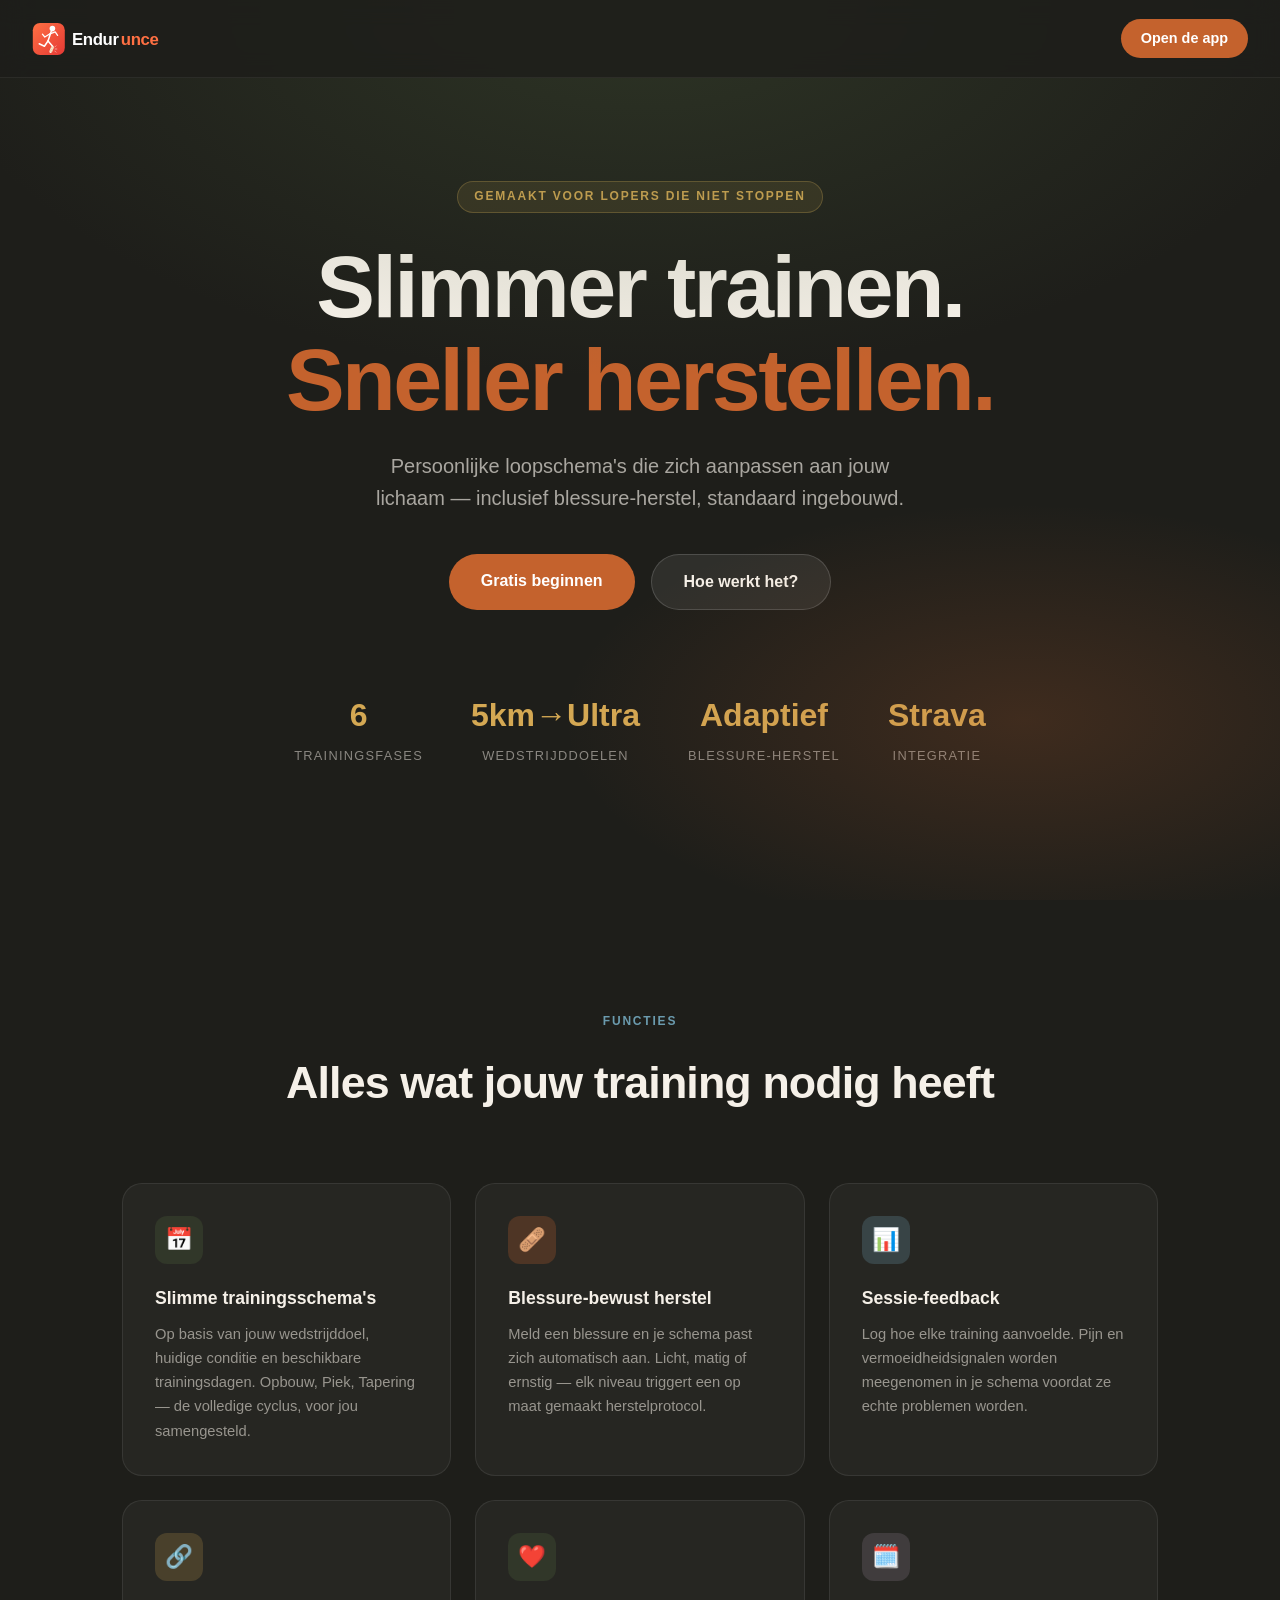
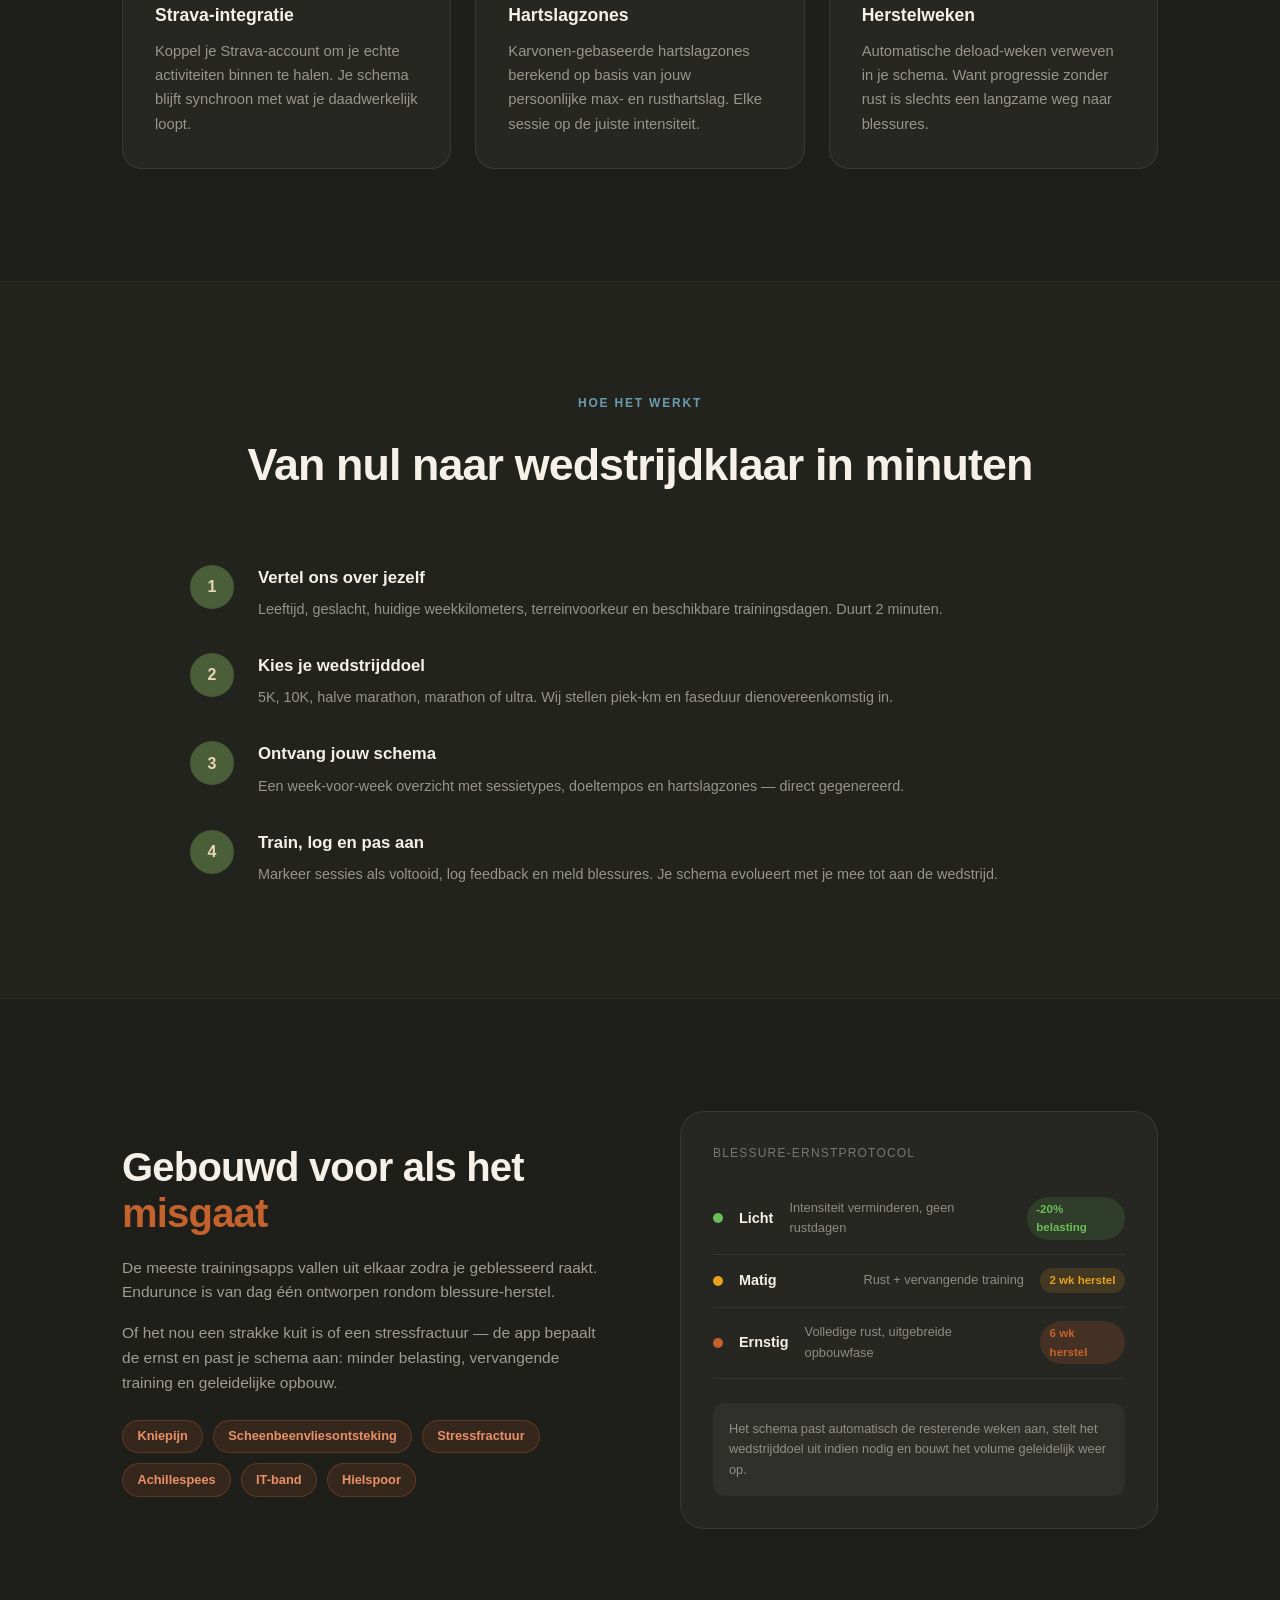
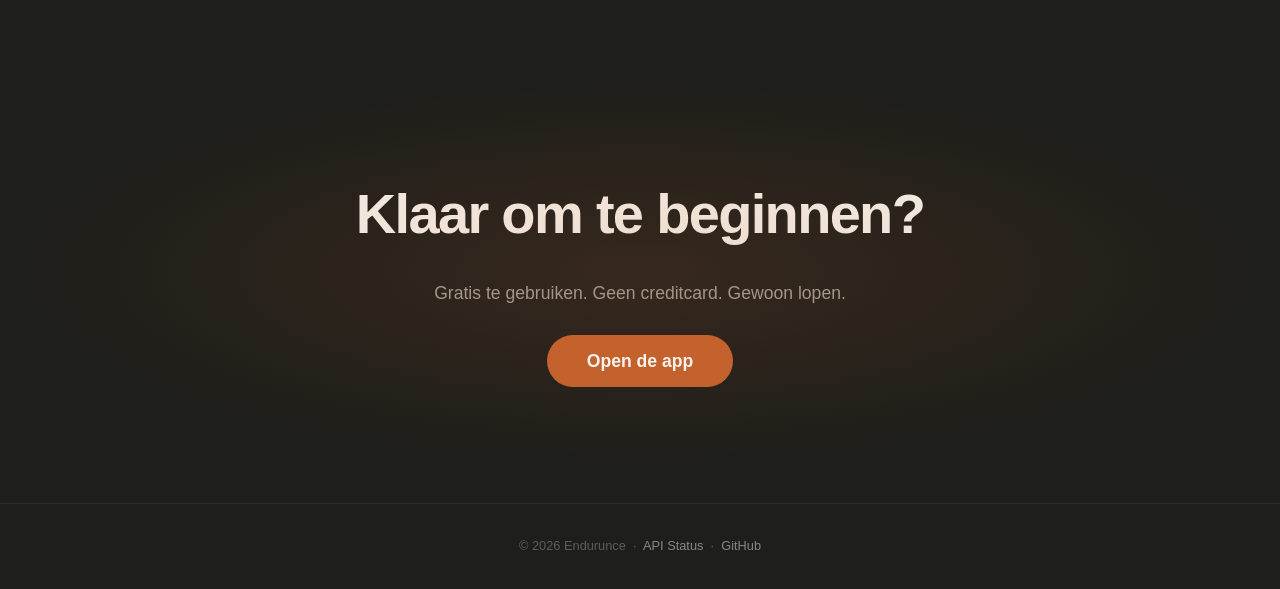
==== html/index.html @ d4dc847b "Add Endurunce landing page with brand logo - Dutch single-page promo site - Logo (SVG + PNG) in navi" ====
<!DOCTYPE html>
<html lang="nl">
<head>
  <meta charset="UTF-8" />
  <meta name="viewport" content="width=device-width, initial-scale=1.0" />
  <title>Endurunce — Slimmer trainen. Sneller herstellen.</title>
  <link rel="icon" type="image/png" href="favicon.png">
  <link rel="apple-touch-icon" href="favicon.png">
  <meta name="description" content="AI-gestuurde loopschema's die zich aanpassen aan jouw lichaam — inclusief blessure-herstel." />
  <style>
    *, *::before, *::after { box-sizing: border-box; margin: 0; padding: 0; }

    :root {
      --moss:    #4A5E3A;
      --terra:   #C4622D;
      --sand:    #E8D5B7;
      --sky:     #6B9BAE;
      --stone:   #3A3A3A;
      --gold:    #D4A853;
      --light:   #F5F0E8;
      --dark:    #1E1E1A;
    }

    html { scroll-behavior: smooth; }

    body {
      font-family: -apple-system, BlinkMacSystemFont, "Segoe UI", Roboto, sans-serif;
      background: var(--dark);
      color: var(--light);
      line-height: 1.6;
      overflow-x: hidden;
    }

    /* ── NAV ── */
    nav {
      position: fixed;
      top: 0; left: 0; right: 0;
      z-index: 100;
      display: flex;
      align-items: center;
      justify-content: space-between;
      padding: 1.2rem 2rem;
      background: rgba(30,30,26,0.85);
      backdrop-filter: blur(12px);
      border-bottom: 1px solid rgba(255,255,255,0.06);
    }

    .logo {
      font-size: 1.35rem;
      font-weight: 700;
      letter-spacing: -0.02em;
      color: var(--light);
      text-decoration: none;
    }
    .logo span { color: var(--terra); }

    nav a.cta-nav {
      background: var(--terra);
      color: #fff;
      text-decoration: none;
      padding: 0.5rem 1.25rem;
      border-radius: 999px;
      font-size: 0.9rem;
      font-weight: 600;
      transition: background 0.2s;
    }
    nav a.cta-nav:hover { background: #a84e22; }

    /* ── HERO ── */
    .hero {
      min-height: 100vh;
      display: flex;
      flex-direction: column;
      align-items: center;
      justify-content: center;
      text-align: center;
      padding: 8rem 2rem 5rem;
      position: relative;
      overflow: hidden;
    }

    .hero::before {
      content: "";
      position: absolute;
      inset: 0;
      background:
        radial-gradient(ellipse 80% 60% at 50% 0%, rgba(74,94,58,0.35) 0%, transparent 70%),
        radial-gradient(ellipse 60% 40% at 80% 80%, rgba(196,98,45,0.2) 0%, transparent 60%);
      pointer-events: none;
    }

    .hero-eyebrow {
      display: inline-block;
      font-size: 0.75rem;
      font-weight: 600;
      letter-spacing: 0.15em;
      text-transform: uppercase;
      color: var(--gold);
      background: rgba(212,168,83,0.12);
      border: 1px solid rgba(212,168,83,0.3);
      padding: 0.35rem 1rem;
      border-radius: 999px;
      margin-bottom: 1.75rem;
    }

    .hero h1 {
      font-size: clamp(2.8rem, 7vw, 5.5rem);
      font-weight: 800;
      line-height: 1.05;
      letter-spacing: -0.03em;
      max-width: 820px;
      margin-bottom: 1.5rem;
    }

    .hero h1 em {
      font-style: normal;
      color: var(--terra);
    }

    .hero p {
      font-size: clamp(1rem, 2vw, 1.25rem);
      color: rgba(245,240,232,0.65);
      max-width: 540px;
      margin-bottom: 2.5rem;
    }

    .hero-actions {
      display: flex;
      gap: 1rem;
      flex-wrap: wrap;
      justify-content: center;
    }

    .btn-primary {
      background: var(--terra);
      color: #fff;
      text-decoration: none;
      padding: 0.9rem 2rem;
      border-radius: 999px;
      font-size: 1rem;
      font-weight: 700;
      transition: background 0.2s, transform 0.15s;
    }
    .btn-primary:hover { background: #a84e22; transform: translateY(-2px); }

    .btn-secondary {
      background: rgba(255,255,255,0.08);
      color: var(--light);
      text-decoration: none;
      padding: 0.9rem 2rem;
      border-radius: 999px;
      font-size: 1rem;
      font-weight: 600;
      border: 1px solid rgba(255,255,255,0.15);
      transition: background 0.2s, transform 0.15s;
    }
    .btn-secondary:hover { background: rgba(255,255,255,0.13); transform: translateY(-2px); }

    .hero-stats {
      display: flex;
      gap: 3rem;
      margin-top: 5rem;
      flex-wrap: wrap;
      justify-content: center;
    }
    .stat { text-align: center; }
    .stat-value {
      font-size: 2rem;
      font-weight: 800;
      color: var(--gold);
      display: block;
    }
    .stat-label {
      font-size: 0.8rem;
      color: rgba(245,240,232,0.5);
      text-transform: uppercase;
      letter-spacing: 0.1em;
    }

    /* ── FEATURES ── */
    .features {
      padding: 7rem 2rem;
      max-width: 1100px;
      margin: 0 auto;
    }

    .section-label {
      text-align: center;
      font-size: 0.75rem;
      font-weight: 600;
      letter-spacing: 0.15em;
      text-transform: uppercase;
      color: var(--sky);
      margin-bottom: 1rem;
    }

    .section-title {
      text-align: center;
      font-size: clamp(1.8rem, 4vw, 2.8rem);
      font-weight: 800;
      letter-spacing: -0.02em;
      margin-bottom: 4rem;
    }

    .features-grid {
      display: grid;
      grid-template-columns: repeat(auto-fit, minmax(300px, 1fr));
      gap: 1.5rem;
    }

    .feature-card {
      background: rgba(255,255,255,0.04);
      border: 1px solid rgba(255,255,255,0.08);
      border-radius: 1.25rem;
      padding: 2rem;
      transition: background 0.2s, transform 0.2s;
    }
    .feature-card:hover { background: rgba(255,255,255,0.07); transform: translateY(-4px); }

    .feature-icon {
      width: 48px;
      height: 48px;
      border-radius: 12px;
      display: flex;
      align-items: center;
      justify-content: center;
      font-size: 1.4rem;
      margin-bottom: 1.25rem;
    }

    .feature-card h3 {
      font-size: 1.1rem;
      font-weight: 700;
      margin-bottom: 0.6rem;
      color: var(--light);
    }
    .feature-card p {
      font-size: 0.92rem;
      color: rgba(245,240,232,0.55);
      line-height: 1.65;
    }

    /* ── HOW IT WORKS ── */
    .how {
      padding: 7rem 2rem;
      background: rgba(74,94,58,0.08);
      border-top: 1px solid rgba(255,255,255,0.05);
      border-bottom: 1px solid rgba(255,255,255,0.05);
    }

    .how-inner {
      max-width: 900px;
      margin: 0 auto;
    }

    .steps {
      display: flex;
      flex-direction: column;
      gap: 2rem;
      margin-top: 3rem;
    }

    .step {
      display: flex;
      gap: 1.5rem;
      align-items: flex-start;
    }

    .step-num {
      flex-shrink: 0;
      width: 44px;
      height: 44px;
      border-radius: 50%;
      background: var(--moss);
      border: 2px solid rgba(74,94,58,0.6);
      display: flex;
      align-items: center;
      justify-content: center;
      font-weight: 800;
      font-size: 1rem;
      color: var(--sand);
    }

    .step-content h3 {
      font-size: 1.05rem;
      font-weight: 700;
      margin-bottom: 0.4rem;
    }
    .step-content p {
      font-size: 0.9rem;
      color: rgba(245,240,232,0.55);
    }

    /* ── INJURY SECTION ── */
    .injury {
      padding: 7rem 2rem;
      max-width: 1100px;
      margin: 0 auto;
      display: grid;
      grid-template-columns: 1fr 1fr;
      gap: 5rem;
      align-items: center;
    }

    @media (max-width: 700px) {
      .injury { grid-template-columns: 1fr; gap: 3rem; }
    }

    .injury-text h2 {
      font-size: clamp(1.8rem, 4vw, 2.5rem);
      font-weight: 800;
      letter-spacing: -0.02em;
      margin-bottom: 1.25rem;
      line-height: 1.15;
    }
    .injury-text h2 em { font-style: normal; color: var(--terra); }

    .injury-text p {
      color: rgba(245,240,232,0.6);
      margin-bottom: 1rem;
      font-size: 0.97rem;
    }

    .injury-pills {
      display: flex;
      flex-wrap: wrap;
      gap: 0.6rem;
      margin-top: 1.5rem;
    }
    .pill {
      background: rgba(196,98,45,0.15);
      border: 1px solid rgba(196,98,45,0.3);
      color: #e8906a;
      padding: 0.35rem 0.9rem;
      border-radius: 999px;
      font-size: 0.8rem;
      font-weight: 600;
    }

    .injury-visual {
      background: rgba(255,255,255,0.04);
      border: 1px solid rgba(255,255,255,0.08);
      border-radius: 1.5rem;
      padding: 2rem;
    }

    .severity-row {
      display: flex;
      align-items: center;
      gap: 1rem;
      padding: 0.85rem 0;
      border-bottom: 1px solid rgba(255,255,255,0.06);
    }
    .severity-row:last-child { border-bottom: none; }

    .severity-dot {
      width: 10px;
      height: 10px;
      border-radius: 50%;
      flex-shrink: 0;
    }

    .sev-label { font-size: 0.9rem; font-weight: 600; flex: 1; }
    .sev-desc { font-size: 0.8rem; color: rgba(245,240,232,0.5); }
    .sev-badge {
      font-size: 0.72rem;
      padding: 0.2rem 0.6rem;
      border-radius: 999px;
      font-weight: 700;
    }

    /* ── CTA ── */
    .cta-section {
      padding: 8rem 2rem;
      text-align: center;
      position: relative;
      overflow: hidden;
    }
    .cta-section::before {
      content: "";
      position: absolute;
      inset: 0;
      background: radial-gradient(ellipse 70% 60% at 50% 50%, rgba(196,98,45,0.15) 0%, transparent 70%);
      pointer-events: none;
    }

    .cta-section h2 {
      font-size: clamp(2rem, 5vw, 3.5rem);
      font-weight: 800;
      letter-spacing: -0.03em;
      margin-bottom: 1.25rem;
    }
    .cta-section p {
      color: rgba(245,240,232,0.6);
      font-size: 1.1rem;
      margin-bottom: 2.5rem;
    }

    /* ── FOOTER ── */
    footer {
      border-top: 1px solid rgba(255,255,255,0.06);
      padding: 2rem;
      text-align: center;
      font-size: 0.8rem;
      color: rgba(245,240,232,0.3);
    }
    footer a { color: rgba(245,240,232,0.5); text-decoration: none; }
    footer a:hover { color: var(--light); }
  </style>
</head>
<body>

  <!-- NAV -->
  <nav>
    <a class="logo" href="/"><img src="logo-white.svg" alt="Endurunce" height="36" style="display:block;"></a>
    <a class="cta-nav" href="https://app.endurunce.nl">Open de app</a>
  </nav>

  <!-- HERO -->
  <section class="hero">
    <span class="hero-eyebrow">Gemaakt voor lopers die niet stoppen</span>
    <h1>Slimmer trainen.<br /><em>Sneller herstellen.</em></h1>
    <p>Persoonlijke loopschema's die zich aanpassen aan jouw lichaam — inclusief blessure-herstel, standaard ingebouwd.</p>
    <div class="hero-actions">
      <a class="btn-primary" href="https://app.endurunce.nl">Gratis beginnen</a>
      <a class="btn-secondary" href="#features">Hoe werkt het?</a>
    </div>
    <div class="hero-stats">
      <div class="stat">
        <span class="stat-value">6</span>
        <span class="stat-label">Trainingsfases</span>
      </div>
      <div class="stat">
        <span class="stat-value">5km→Ultra</span>
        <span class="stat-label">Wedstrijddoelen</span>
      </div>
      <div class="stat">
        <span class="stat-value">Adaptief</span>
        <span class="stat-label">Blessure-herstel</span>
      </div>
      <div class="stat">
        <span class="stat-value">Strava</span>
        <span class="stat-label">Integratie</span>
      </div>
    </div>
  </section>

  <!-- FEATURES -->
  <section class="features" id="features">
    <p class="section-label">Functies</p>
    <h2 class="section-title">Alles wat jouw training nodig heeft</h2>
    <div class="features-grid">

      <div class="feature-card">
        <div class="feature-icon" style="background:rgba(74,94,58,0.3)">📅</div>
        <h3>Slimme trainingsschema's</h3>
        <p>Op basis van jouw wedstrijddoel, huidige conditie en beschikbare trainingsdagen. Opbouw, Piek, Tapering — de volledige cyclus, voor jou samengesteld.</p>
      </div>

      <div class="feature-card">
        <div class="feature-icon" style="background:rgba(196,98,45,0.25)">🩹</div>
        <h3>Blessure-bewust herstel</h3>
        <p>Meld een blessure en je schema past zich automatisch aan. Licht, matig of ernstig — elk niveau triggert een op maat gemaakt herstelprotocol.</p>
      </div>

      <div class="feature-card">
        <div class="feature-icon" style="background:rgba(107,155,174,0.25)">📊</div>
        <h3>Sessie-feedback</h3>
        <p>Log hoe elke training aanvoelde. Pijn en vermoeidheidsignalen worden meegenomen in je schema voordat ze echte problemen worden.</p>
      </div>

      <div class="feature-card">
        <div class="feature-icon" style="background:rgba(212,168,83,0.2)">🔗</div>
        <h3>Strava-integratie</h3>
        <p>Koppel je Strava-account om je echte activiteiten binnen te halen. Je schema blijft synchroon met wat je daadwerkelijk loopt.</p>
      </div>

      <div class="feature-card">
        <div class="feature-icon" style="background:rgba(74,94,58,0.3)">❤️</div>
        <h3>Hartslagzones</h3>
        <p>Karvonen-gebaseerde hartslagzones berekend op basis van jouw persoonlijke max- en rusthartslag. Elke sessie op de juiste intensiteit.</p>
      </div>

      <div class="feature-card">
        <div class="feature-icon" style="background:rgba(139,123,139,0.25)">🗓️</div>
        <h3>Herstelweken</h3>
        <p>Automatische deload-weken verweven in je schema. Want progressie zonder rust is slechts een langzame weg naar blessures.</p>
      </div>

    </div>
  </section>

  <!-- HOW IT WORKS -->
  <section class="how">
    <div class="how-inner">
      <p class="section-label">Hoe het werkt</p>
      <h2 class="section-title">Van nul naar wedstrijdklaar in minuten</h2>
      <div class="steps">
        <div class="step">
          <div class="step-num">1</div>
          <div class="step-content">
            <h3>Vertel ons over jezelf</h3>
            <p>Leeftijd, geslacht, huidige weekkilometers, terreinvoorkeur en beschikbare trainingsdagen. Duurt 2 minuten.</p>
          </div>
        </div>
        <div class="step">
          <div class="step-num">2</div>
          <div class="step-content">
            <h3>Kies je wedstrijddoel</h3>
            <p>5K, 10K, halve marathon, marathon of ultra. Wij stellen piek-km en faseduur dienovereenkomstig in.</p>
          </div>
        </div>
        <div class="step">
          <div class="step-num">3</div>
          <div class="step-content">
            <h3>Ontvang jouw schema</h3>
            <p>Een week-voor-week overzicht met sessietypes, doeltempos en hartslagzones — direct gegenereerd.</p>
          </div>
        </div>
        <div class="step">
          <div class="step-num">4</div>
          <div class="step-content">
            <h3>Train, log en pas aan</h3>
            <p>Markeer sessies als voltooid, log feedback en meld blessures. Je schema evolueert met je mee tot aan de wedstrijd.</p>
          </div>
        </div>
      </div>
    </div>
  </section>

  <!-- INJURY -->
  <section class="injury">
    <div class="injury-text">
      <h2>Gebouwd voor als het <em>misgaat</em></h2>
      <p>De meeste trainingsapps vallen uit elkaar zodra je geblesseerd raakt. Endurunce is van dag één ontworpen rondom blessure-herstel.</p>
      <p>Of het nou een strakke kuit is of een stressfractuur — de app bepaalt de ernst en past je schema aan: minder belasting, vervangende training en geleidelijke opbouw.</p>
      <div class="injury-pills">
        <span class="pill">Kniepijn</span>
        <span class="pill">Scheenbeenvliesontsteking</span>
        <span class="pill">Stressfractuur</span>
        <span class="pill">Achillespees</span>
        <span class="pill">IT-band</span>
        <span class="pill">Hielspoor</span>
      </div>
    </div>
    <div class="injury-visual">
      <div style="font-size:0.75rem;text-transform:uppercase;letter-spacing:0.1em;color:rgba(245,240,232,0.4);margin-bottom:1.25rem;">Blessure-ernstprotocol</div>
      <div class="severity-row">
        <div class="severity-dot" style="background:#6BBF59"></div>
        <div class="sev-label">Licht</div>
        <div class="sev-desc">Intensiteit verminderen, geen rustdagen</div>
        <span class="sev-badge" style="background:rgba(107,191,89,0.15);color:#6BBF59">-20% belasting</span>
      </div>
      <div class="severity-row">
        <div class="severity-dot" style="background:#E8A020"></div>
        <div class="sev-label">Matig</div>
        <div class="sev-desc">Rust + vervangende training</div>
        <span class="sev-badge" style="background:rgba(232,160,32,0.15);color:#E8A020">2 wk herstel</span>
      </div>
      <div class="severity-row">
        <div class="severity-dot" style="background:#C4622D"></div>
        <div class="sev-label">Ernstig</div>
        <div class="sev-desc">Volledige rust, uitgebreide opbouwfase</div>
        <span class="sev-badge" style="background:rgba(196,98,45,0.2);color:#C4622D">6 wk herstel</span>
      </div>
      <div style="margin-top:1.5rem;padding:1rem;background:rgba(255,255,255,0.04);border-radius:0.75rem;font-size:0.8rem;color:rgba(245,240,232,0.5);line-height:1.6;">
        Het schema past automatisch de resterende weken aan, stelt het wedstrijddoel uit indien nodig en bouwt het volume geleidelijk weer op.
      </div>
    </div>
  </section>

  <!-- CTA -->
  <section class="cta-section">
    <h2>Klaar om te beginnen?</h2>
    <p>Gratis te gebruiken. Geen creditcard. Gewoon lopen.</p>
    <a class="btn-primary" href="https://app.endurunce.nl" style="font-size:1.1rem;padding:1rem 2.5rem;">Open de app</a>
  </section>

  <!-- FOOTER -->
  <footer>
    <p>&copy; 2026 Endurunce &nbsp;·&nbsp; <a href="https://api.endurunce.nl/health">API Status</a> &nbsp;·&nbsp; <a href="https://github.com/Endurunce">GitHub</a></p>
  </footer>

</body>
</html>
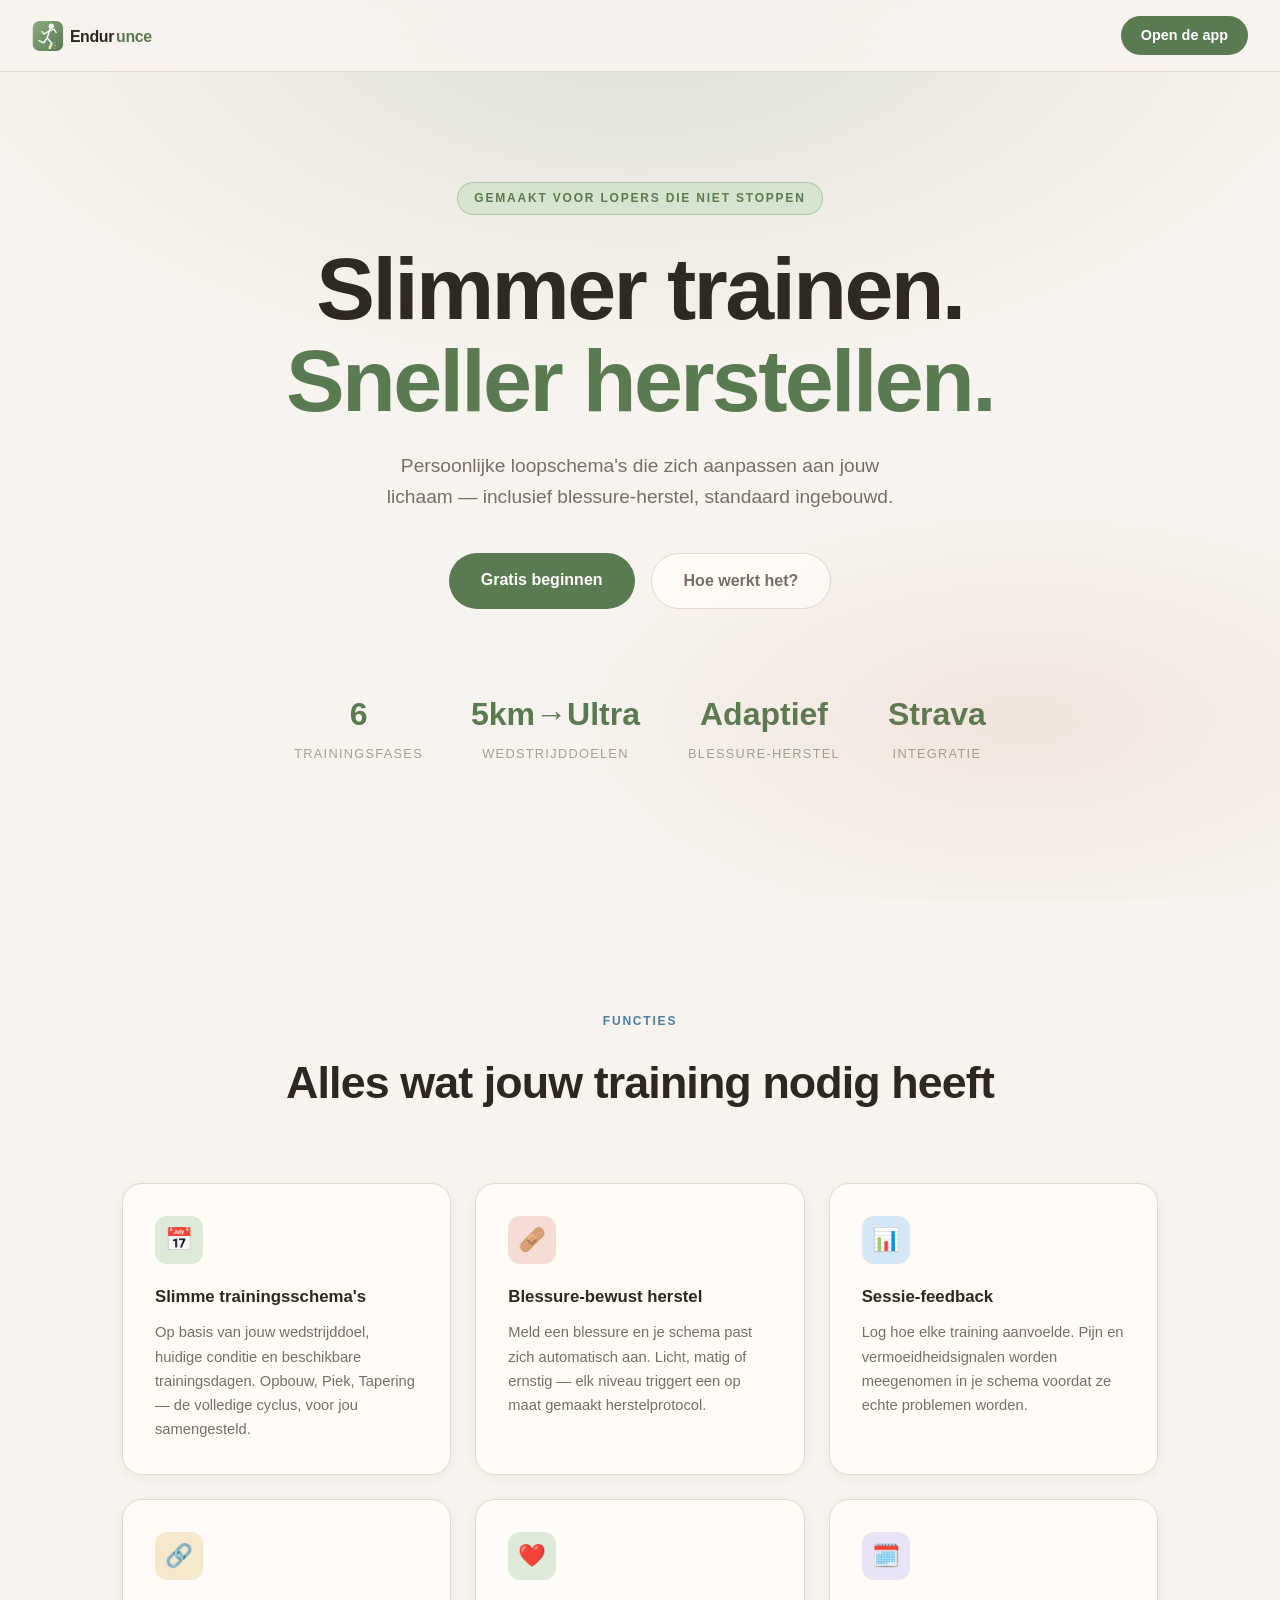
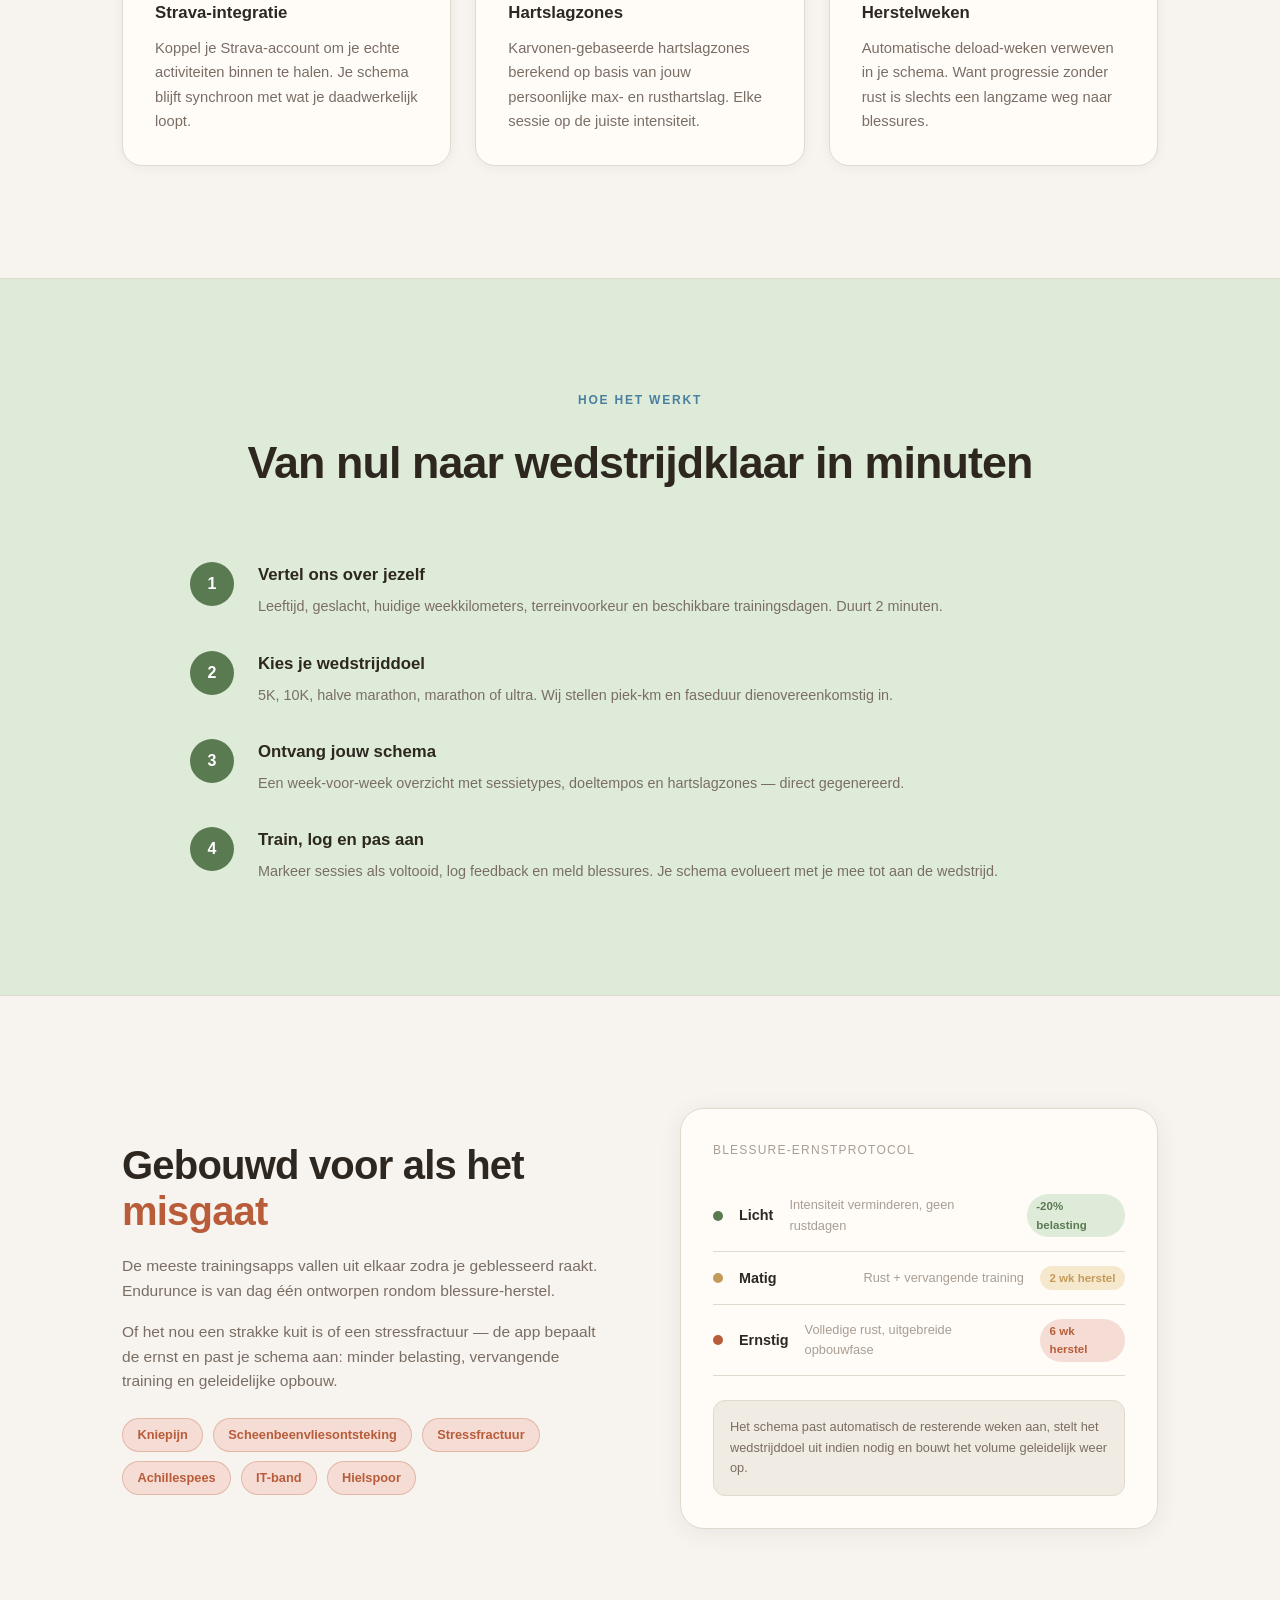
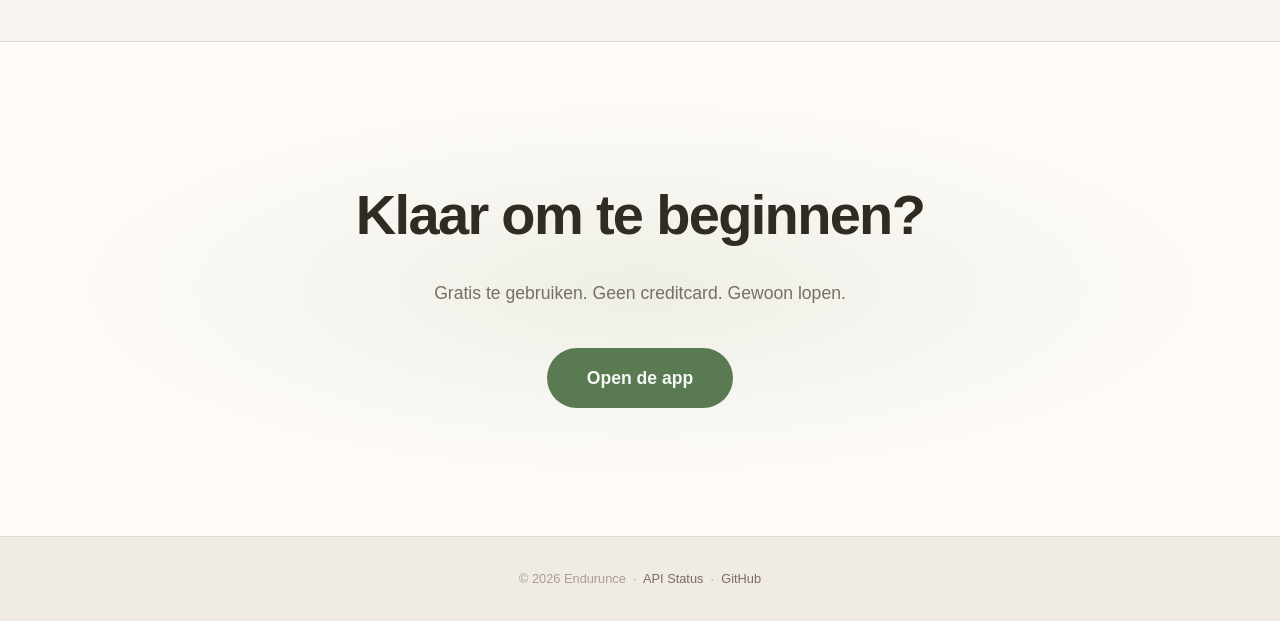
==== commit c2ffcc64: "Huisstijl: landing page naar warm aards lichtthema - Donker thema (#1E1E1A bg) vervangen door warm b" ====
--- a/html/index.html
+++ b/html/index.html
@@ -11,22 +11,38 @@
     *, *::before, *::after { box-sizing: border-box; margin: 0; padding: 0; }
 
     :root {
-      --moss:    #4A5E3A;
-      --terra:   #C4622D;
-      --sand:    #E8D5B7;
-      --sky:     #6B9BAE;
-      --stone:   #3A3A3A;
-      --gold:    #D4A853;
-      --light:   #F5F0E8;
-      --dark:    #1E1E1A;
+      --bg:          #f7f3ee;
+      --surface:     #fffcf8;
+      --surface2:    #f0ebe3;
+      --border:      #e2d9ce;
+      --border-dark: #c9bfb3;
+      --ink:         #2d2720;
+      --ink-mid:     #7a6e64;
+      --ink-light:   #a89e93;
+      --moss:        #5a7a52;
+      --moss-dim:    #deebd8;
+      --sage:        #8aab7e;
+      --terra:       #b85c3a;
+      --terra-dim:   #f5ddd5;
+      --sand:        #c49a5a;
+      --sand-dim:    #f5e8cc;
+      --sky:         #4a7fa0;
+      --sky-dim:     #d6e8f5;
+      --lavender:    #7a6aaa;
+      --lav-dim:     #e8e3f5;
+      --stone:       #9e9488;
+      --stone-dim:   #ede8e2;
+      --gold:        #b8862a;
+      --gold-dim:    #f5e8c0;
+      --strava:      #FC4C02;
     }
 
     html { scroll-behavior: smooth; }
 
     body {
       font-family: -apple-system, BlinkMacSystemFont, "Segoe UI", Roboto, sans-serif;
-      background: var(--dark);
-      color: var(--light);
+      background: var(--bg);
+      color: var(--ink);
       line-height: 1.6;
       overflow-x: hidden;
     }
@@ -39,23 +55,22 @@
       display: flex;
       align-items: center;
       justify-content: space-between;
-      padding: 1.2rem 2rem;
-      background: rgba(30,30,26,0.85);
-      backdrop-filter: blur(12px);
-      border-bottom: 1px solid rgba(255,255,255,0.06);
+      padding: 1rem 2rem;
+      background: rgba(247,243,238,0.88);
+      backdrop-filter: blur(14px);
+      border-bottom: 1px solid var(--border);
     }
 
     .logo {
       font-size: 1.35rem;
       font-weight: 700;
       letter-spacing: -0.02em;
-      color: var(--light);
+      color: var(--ink);
       text-decoration: none;
     }
-    .logo span { color: var(--terra); }
 
     nav a.cta-nav {
-      background: var(--terra);
+      background: var(--moss);
       color: #fff;
       text-decoration: none;
       padding: 0.5rem 1.25rem;
@@ -64,7 +79,7 @@
       font-weight: 600;
       transition: background 0.2s;
     }
-    nav a.cta-nav:hover { background: #a84e22; }
+    nav a.cta-nav:hover { background: #4a6844; }
 
     /* ── HERO ── */
     .hero {
@@ -84,8 +99,8 @@
       position: absolute;
       inset: 0;
       background:
-        radial-gradient(ellipse 80% 60% at 50% 0%, rgba(74,94,58,0.35) 0%, transparent 70%),
-        radial-gradient(ellipse 60% 40% at 80% 80%, rgba(196,98,45,0.2) 0%, transparent 60%);
+        radial-gradient(ellipse 80% 60% at 50% 0%, rgba(90,122,82,0.14) 0%, transparent 70%),
+        radial-gradient(ellipse 60% 40% at 80% 80%, rgba(184,92,58,0.09) 0%, transparent 60%);
       pointer-events: none;
     }
 
@@ -95,9 +110,9 @@
       font-weight: 600;
       letter-spacing: 0.15em;
       text-transform: uppercase;
-      color: var(--gold);
-      background: rgba(212,168,83,0.12);
-      border: 1px solid rgba(212,168,83,0.3);
+      color: var(--moss);
+      background: var(--moss-dim);
+      border: 1px solid rgba(90,122,82,0.3);
       padding: 0.35rem 1rem;
       border-radius: 999px;
       margin-bottom: 1.75rem;
@@ -110,16 +125,17 @@
       letter-spacing: -0.03em;
       max-width: 820px;
       margin-bottom: 1.5rem;
+      color: var(--ink);
     }
 
     .hero h1 em {
       font-style: normal;
-      color: var(--terra);
+      color: var(--moss);
     }
 
     .hero p {
-      font-size: clamp(1rem, 2vw, 1.25rem);
-      color: rgba(245,240,232,0.65);
+      font-size: clamp(1rem, 2vw, 1.2rem);
+      color: var(--ink-mid);
       max-width: 540px;
       margin-bottom: 2.5rem;
     }
@@ -132,7 +148,7 @@
     }
 
     .btn-primary {
-      background: var(--terra);
+      background: var(--moss);
       color: #fff;
       text-decoration: none;
       padding: 0.9rem 2rem;
@@ -141,20 +157,20 @@
       font-weight: 700;
       transition: background 0.2s, transform 0.15s;
     }
-    .btn-primary:hover { background: #a84e22; transform: translateY(-2px); }
+    .btn-primary:hover { background: #4a6844; transform: translateY(-2px); }
 
     .btn-secondary {
-      background: rgba(255,255,255,0.08);
-      color: var(--light);
+      background: var(--surface);
+      color: var(--ink-mid);
       text-decoration: none;
       padding: 0.9rem 2rem;
       border-radius: 999px;
       font-size: 1rem;
       font-weight: 600;
-      border: 1px solid rgba(255,255,255,0.15);
+      border: 1.5px solid var(--border);
       transition: background 0.2s, transform 0.15s;
     }
-    .btn-secondary:hover { background: rgba(255,255,255,0.13); transform: translateY(-2px); }
+    .btn-secondary:hover { background: var(--surface2); transform: translateY(-2px); }
 
     .hero-stats {
       display: flex;
@@ -167,12 +183,12 @@
     .stat-value {
       font-size: 2rem;
       font-weight: 800;
-      color: var(--gold);
+      color: var(--moss);
       display: block;
     }
     .stat-label {
       font-size: 0.8rem;
-      color: rgba(245,240,232,0.5);
+      color: var(--ink-light);
       text-transform: uppercase;
       letter-spacing: 0.1em;
     }
@@ -200,6 +216,7 @@
       font-weight: 800;
       letter-spacing: -0.02em;
       margin-bottom: 4rem;
+      color: var(--ink);
     }
 
     .features-grid {
@@ -209,13 +226,17 @@
     }
 
     .feature-card {
-      background: rgba(255,255,255,0.04);
-      border: 1px solid rgba(255,255,255,0.08);
+      background: var(--surface);
+      border: 1px solid var(--border);
       border-radius: 1.25rem;
       padding: 2rem;
-      transition: background 0.2s, transform 0.2s;
-    }
-    .feature-card:hover { background: rgba(255,255,255,0.07); transform: translateY(-4px); }
+      transition: box-shadow 0.2s, transform 0.2s;
+      box-shadow: 0 2px 12px rgba(45,39,32,0.05);
+    }
+    .feature-card:hover {
+      box-shadow: 0 6px 24px rgba(45,39,32,0.1);
+      transform: translateY(-4px);
+    }
 
     .feature-icon {
       width: 48px;
@@ -229,23 +250,23 @@
     }
 
     .feature-card h3 {
-      font-size: 1.1rem;
+      font-size: 1.05rem;
       font-weight: 700;
       margin-bottom: 0.6rem;
-      color: var(--light);
+      color: var(--ink);
     }
     .feature-card p {
       font-size: 0.92rem;
-      color: rgba(245,240,232,0.55);
+      color: var(--ink-mid);
       line-height: 1.65;
     }
 
     /* ── HOW IT WORKS ── */
     .how {
       padding: 7rem 2rem;
-      background: rgba(74,94,58,0.08);
-      border-top: 1px solid rgba(255,255,255,0.05);
-      border-bottom: 1px solid rgba(255,255,255,0.05);
+      background: var(--moss-dim);
+      border-top: 1px solid var(--border);
+      border-bottom: 1px solid var(--border);
     }
 
     .how-inner {
@@ -272,23 +293,24 @@
       height: 44px;
       border-radius: 50%;
       background: var(--moss);
-      border: 2px solid rgba(74,94,58,0.6);
+      border: 2px solid rgba(90,122,82,0.4);
       display: flex;
       align-items: center;
       justify-content: center;
       font-weight: 800;
       font-size: 1rem;
-      color: var(--sand);
+      color: #fff;
     }
 
     .step-content h3 {
       font-size: 1.05rem;
       font-weight: 700;
       margin-bottom: 0.4rem;
+      color: var(--ink);
     }
     .step-content p {
       font-size: 0.9rem;
-      color: rgba(245,240,232,0.55);
+      color: var(--ink-mid);
     }
 
     /* ── INJURY SECTION ── */
@@ -312,11 +334,12 @@
       letter-spacing: -0.02em;
       margin-bottom: 1.25rem;
       line-height: 1.15;
+      color: var(--ink);
     }
     .injury-text h2 em { font-style: normal; color: var(--terra); }
 
     .injury-text p {
-      color: rgba(245,240,232,0.6);
+      color: var(--ink-mid);
       margin-bottom: 1rem;
       font-size: 0.97rem;
     }
@@ -328,9 +351,9 @@
       margin-top: 1.5rem;
     }
     .pill {
-      background: rgba(196,98,45,0.15);
-      border: 1px solid rgba(196,98,45,0.3);
-      color: #e8906a;
+      background: var(--terra-dim);
+      border: 1px solid rgba(184,92,58,0.3);
+      color: var(--terra);
       padding: 0.35rem 0.9rem;
       border-radius: 999px;
       font-size: 0.8rem;
@@ -338,10 +361,11 @@
     }
 
     .injury-visual {
-      background: rgba(255,255,255,0.04);
-      border: 1px solid rgba(255,255,255,0.08);
+      background: var(--surface);
+      border: 1px solid var(--border);
       border-radius: 1.5rem;
       padding: 2rem;
+      box-shadow: 0 4px 24px rgba(45,39,32,0.07);
     }
 
     .severity-row {
@@ -349,7 +373,7 @@
       align-items: center;
       gap: 1rem;
       padding: 0.85rem 0;
-      border-bottom: 1px solid rgba(255,255,255,0.06);
+      border-bottom: 1px solid var(--border);
     }
     .severity-row:last-child { border-bottom: none; }
 
@@ -360,8 +384,8 @@
       flex-shrink: 0;
     }
 
-    .sev-label { font-size: 0.9rem; font-weight: 600; flex: 1; }
-    .sev-desc { font-size: 0.8rem; color: rgba(245,240,232,0.5); }
+    .sev-label { font-size: 0.9rem; font-weight: 600; flex: 1; color: var(--ink); }
+    .sev-desc { font-size: 0.8rem; color: var(--ink-light); }
     .sev-badge {
       font-size: 0.72rem;
       padding: 0.2rem 0.6rem;
@@ -375,12 +399,14 @@
       text-align: center;
       position: relative;
       overflow: hidden;
+      background: var(--surface);
+      border-top: 1px solid var(--border);
     }
     .cta-section::before {
       content: "";
       position: absolute;
       inset: 0;
-      background: radial-gradient(ellipse 70% 60% at 50% 50%, rgba(196,98,45,0.15) 0%, transparent 70%);
+      background: radial-gradient(ellipse 70% 60% at 50% 50%, rgba(90,122,82,0.1) 0%, transparent 70%);
       pointer-events: none;
     }
 
@@ -389,30 +415,41 @@
       font-weight: 800;
       letter-spacing: -0.03em;
       margin-bottom: 1.25rem;
+      color: var(--ink);
     }
     .cta-section p {
-      color: rgba(245,240,232,0.6);
+      color: var(--ink-mid);
       font-size: 1.1rem;
       margin-bottom: 2.5rem;
     }
 
     /* ── FOOTER ── */
     footer {
-      border-top: 1px solid rgba(255,255,255,0.06);
+      border-top: 1px solid var(--border);
       padding: 2rem;
       text-align: center;
       font-size: 0.8rem;
-      color: rgba(245,240,232,0.3);
-    }
-    footer a { color: rgba(245,240,232,0.5); text-decoration: none; }
-    footer a:hover { color: var(--light); }
+      color: var(--ink-light);
+      background: var(--surface2);
+    }
+    footer a { color: var(--ink-mid); text-decoration: none; }
+    footer a:hover { color: var(--ink); }
+
+    /* ── MOSSDIVIDER ── */
+    .moss-line {
+      width: 40px;
+      height: 3px;
+      background: var(--moss);
+      border-radius: 2px;
+      margin: 1rem auto 0;
+    }
   </style>
 </head>
 <body>
 
   <!-- NAV -->
   <nav>
-    <a class="logo" href="/"><img src="logo-white.svg" alt="Endurunce" height="36" style="display:block;"></a>
+    <a class="logo" href="/"><img src="logo-dark.svg" alt="Endurunce" height="34" style="display:block;"></a>
     <a class="cta-nav" href="https://app.endurunce.nl">Open de app</a>
   </nav>
 
@@ -452,37 +489,37 @@
     <div class="features-grid">
 
       <div class="feature-card">
-        <div class="feature-icon" style="background:rgba(74,94,58,0.3)">📅</div>
+        <div class="feature-icon" style="background:var(--moss-dim)">📅</div>
         <h3>Slimme trainingsschema's</h3>
         <p>Op basis van jouw wedstrijddoel, huidige conditie en beschikbare trainingsdagen. Opbouw, Piek, Tapering — de volledige cyclus, voor jou samengesteld.</p>
       </div>
 
       <div class="feature-card">
-        <div class="feature-icon" style="background:rgba(196,98,45,0.25)">🩹</div>
+        <div class="feature-icon" style="background:var(--terra-dim)">🩹</div>
         <h3>Blessure-bewust herstel</h3>
         <p>Meld een blessure en je schema past zich automatisch aan. Licht, matig of ernstig — elk niveau triggert een op maat gemaakt herstelprotocol.</p>
       </div>
 
       <div class="feature-card">
-        <div class="feature-icon" style="background:rgba(107,155,174,0.25)">📊</div>
+        <div class="feature-icon" style="background:var(--sky-dim)">📊</div>
         <h3>Sessie-feedback</h3>
         <p>Log hoe elke training aanvoelde. Pijn en vermoeidheidsignalen worden meegenomen in je schema voordat ze echte problemen worden.</p>
       </div>
 
       <div class="feature-card">
-        <div class="feature-icon" style="background:rgba(212,168,83,0.2)">🔗</div>
+        <div class="feature-icon" style="background:var(--sand-dim)">🔗</div>
         <h3>Strava-integratie</h3>
         <p>Koppel je Strava-account om je echte activiteiten binnen te halen. Je schema blijft synchroon met wat je daadwerkelijk loopt.</p>
       </div>
 
       <div class="feature-card">
-        <div class="feature-icon" style="background:rgba(74,94,58,0.3)">❤️</div>
+        <div class="feature-icon" style="background:var(--moss-dim)">❤️</div>
         <h3>Hartslagzones</h3>
         <p>Karvonen-gebaseerde hartslagzones berekend op basis van jouw persoonlijke max- en rusthartslag. Elke sessie op de juiste intensiteit.</p>
       </div>
 
       <div class="feature-card">
-        <div class="feature-icon" style="background:rgba(139,123,139,0.25)">🗓️</div>
+        <div class="feature-icon" style="background:var(--lav-dim)">🗓️</div>
         <h3>Herstelweken</h3>
         <p>Automatische deload-weken verweven in je schema. Want progressie zonder rust is slechts een langzame weg naar blessures.</p>
       </div>
@@ -544,26 +581,26 @@
       </div>
     </div>
     <div class="injury-visual">
-      <div style="font-size:0.75rem;text-transform:uppercase;letter-spacing:0.1em;color:rgba(245,240,232,0.4);margin-bottom:1.25rem;">Blessure-ernstprotocol</div>
+      <div style="font-size:0.75rem;text-transform:uppercase;letter-spacing:0.1em;color:var(--ink-light);margin-bottom:1.25rem;">Blessure-ernstprotocol</div>
       <div class="severity-row">
-        <div class="severity-dot" style="background:#6BBF59"></div>
+        <div class="severity-dot" style="background:#5a7a52"></div>
         <div class="sev-label">Licht</div>
         <div class="sev-desc">Intensiteit verminderen, geen rustdagen</div>
-        <span class="sev-badge" style="background:rgba(107,191,89,0.15);color:#6BBF59">-20% belasting</span>
+        <span class="sev-badge" style="background:var(--moss-dim);color:var(--moss)">-20% belasting</span>
       </div>
       <div class="severity-row">
-        <div class="severity-dot" style="background:#E8A020"></div>
+        <div class="severity-dot" style="background:var(--sand)"></div>
         <div class="sev-label">Matig</div>
         <div class="sev-desc">Rust + vervangende training</div>
-        <span class="sev-badge" style="background:rgba(232,160,32,0.15);color:#E8A020">2 wk herstel</span>
+        <span class="sev-badge" style="background:var(--sand-dim);color:var(--sand)">2 wk herstel</span>
       </div>
       <div class="severity-row">
-        <div class="severity-dot" style="background:#C4622D"></div>
+        <div class="severity-dot" style="background:var(--terra)"></div>
         <div class="sev-label">Ernstig</div>
         <div class="sev-desc">Volledige rust, uitgebreide opbouwfase</div>
-        <span class="sev-badge" style="background:rgba(196,98,45,0.2);color:#C4622D">6 wk herstel</span>
-      </div>
-      <div style="margin-top:1.5rem;padding:1rem;background:rgba(255,255,255,0.04);border-radius:0.75rem;font-size:0.8rem;color:rgba(245,240,232,0.5);line-height:1.6;">
+        <span class="sev-badge" style="background:var(--terra-dim);color:var(--terra)">6 wk herstel</span>
+      </div>
+      <div style="margin-top:1.5rem;padding:1rem;background:var(--surface2);border-radius:0.75rem;font-size:0.8rem;color:var(--ink-mid);line-height:1.6;border:1px solid var(--border)">
         Het schema past automatisch de resterende weken aan, stelt het wedstrijddoel uit indien nodig en bouwt het volume geleidelijk weer op.
       </div>
     </div>
@@ -573,7 +610,7 @@
   <section class="cta-section">
     <h2>Klaar om te beginnen?</h2>
     <p>Gratis te gebruiken. Geen creditcard. Gewoon lopen.</p>
-    <a class="btn-primary" href="https://app.endurunce.nl" style="font-size:1.1rem;padding:1rem 2.5rem;">Open de app</a>
+    <a class="btn-primary" href="https://app.endurunce.nl" style="font-size:1.1rem;padding:1rem 2.5rem;display:inline-block;">Open de app</a>
   </section>
 
   <!-- FOOTER -->
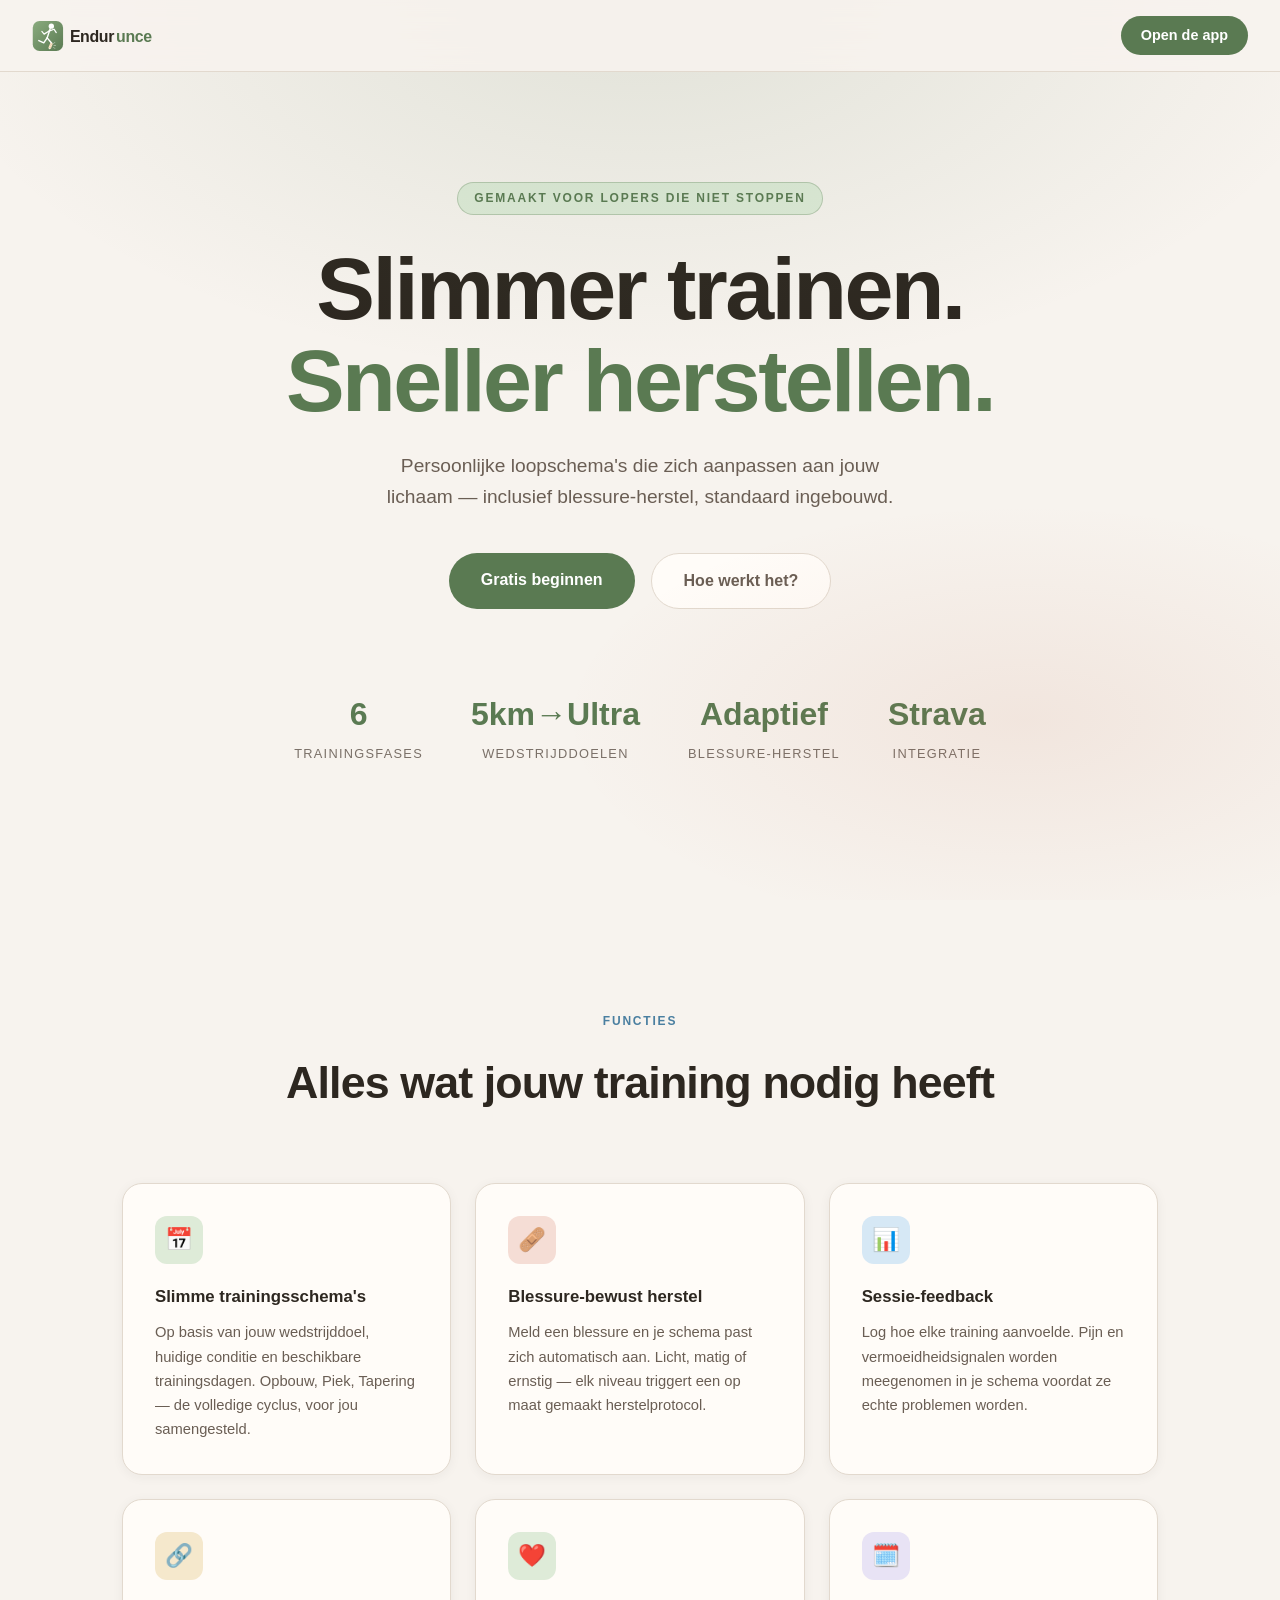
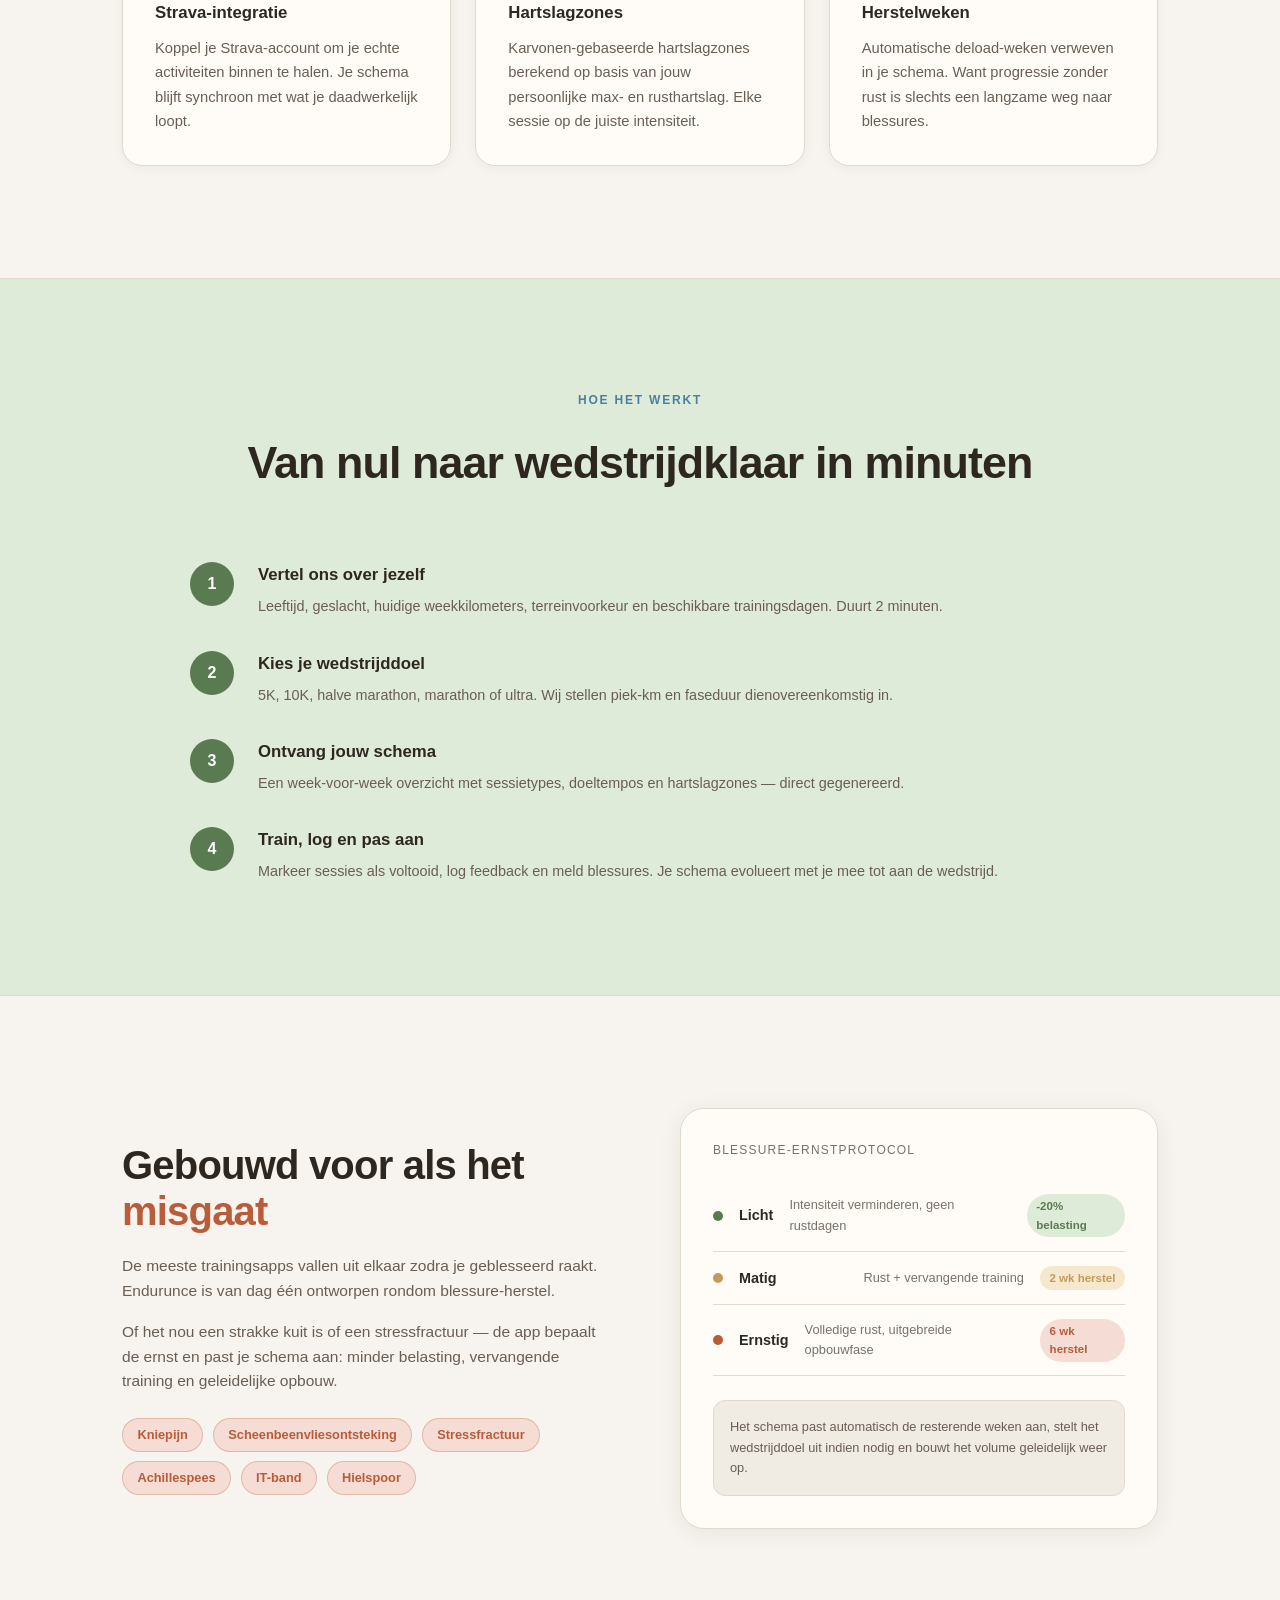
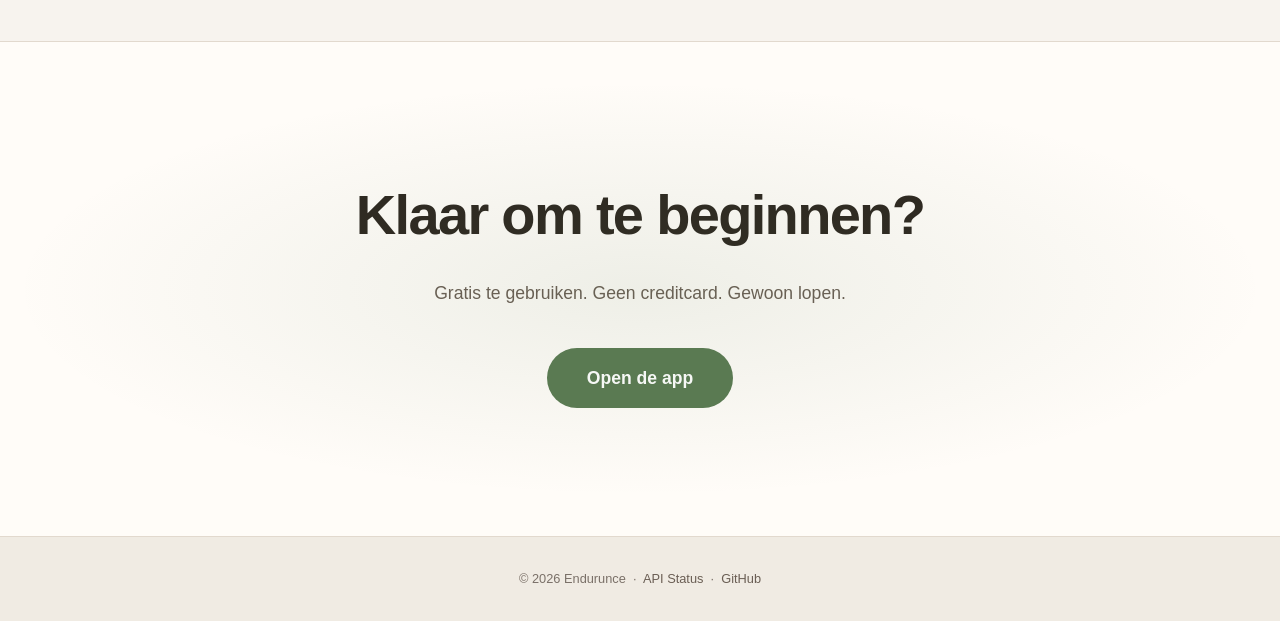
==== commit 14fae9a1: "feat: add SEO essentials and fix WCAG contrast - Add robots.txt with sitemap reference - Add OG tags" ====
--- a/html/index.html
+++ b/html/index.html
@@ -4,9 +4,18 @@
   <meta charset="UTF-8" />
   <meta name="viewport" content="width=device-width, initial-scale=1.0" />
   <title>Endurunce — Slimmer trainen. Sneller herstellen.</title>
+  <link rel="icon" type="image/svg+xml" href="icon.svg">
   <link rel="icon" type="image/png" href="favicon.png">
   <link rel="apple-touch-icon" href="favicon.png">
+  <link rel="canonical" href="https://endurunce.nl/">
   <meta name="description" content="AI-gestuurde loopschema's die zich aanpassen aan jouw lichaam — inclusief blessure-herstel." />
+  <meta name="theme-color" content="#5a7a52">
+  <meta property="og:title" content="Endurunce — Slimmer trainen. Sneller herstellen.">
+  <meta property="og:description" content="AI-gestuurde loopschema's die zich aanpassen aan jouw lichaam — inclusief blessure-herstel.">
+  <meta property="og:image" content="https://endurunce.nl/icon.svg">
+  <meta property="og:url" content="https://endurunce.nl/">
+  <meta property="og:type" content="website">
+  <meta name="twitter:card" content="summary">
   <style>
     *, *::before, *::after { box-sizing: border-box; margin: 0; padding: 0; }
 
@@ -17,8 +26,8 @@
       --border:      #e2d9ce;
       --border-dark: #c9bfb3;
       --ink:         #2d2720;
-      --ink-mid:     #7a6e64;
-      --ink-light:   #a89e93;
+      --ink-mid:     #6a5e54;
+      --ink-light:   #7a7068;
       --moss:        #5a7a52;
       --moss-dim:    #deebd8;
       --sage:        #8aab7e;
@@ -452,6 +461,8 @@
     <a class="logo" href="/"><img src="logo-dark.svg" alt="Endurunce" height="34" style="display:block;"></a>
     <a class="cta-nav" href="https://app.endurunce.nl">Open de app</a>
   </nav>
+
+  <main>
 
   <!-- HERO -->
   <section class="hero">
@@ -613,6 +624,8 @@
     <a class="btn-primary" href="https://app.endurunce.nl" style="font-size:1.1rem;padding:1rem 2.5rem;display:inline-block;">Open de app</a>
   </section>
 
+  </main>
+
   <!-- FOOTER -->
   <footer>
     <p>&copy; 2026 Endurunce &nbsp;·&nbsp; <a href="https://api.endurunce.nl/health">API Status</a> &nbsp;·&nbsp; <a href="https://github.com/Endurunce">GitHub</a></p>
